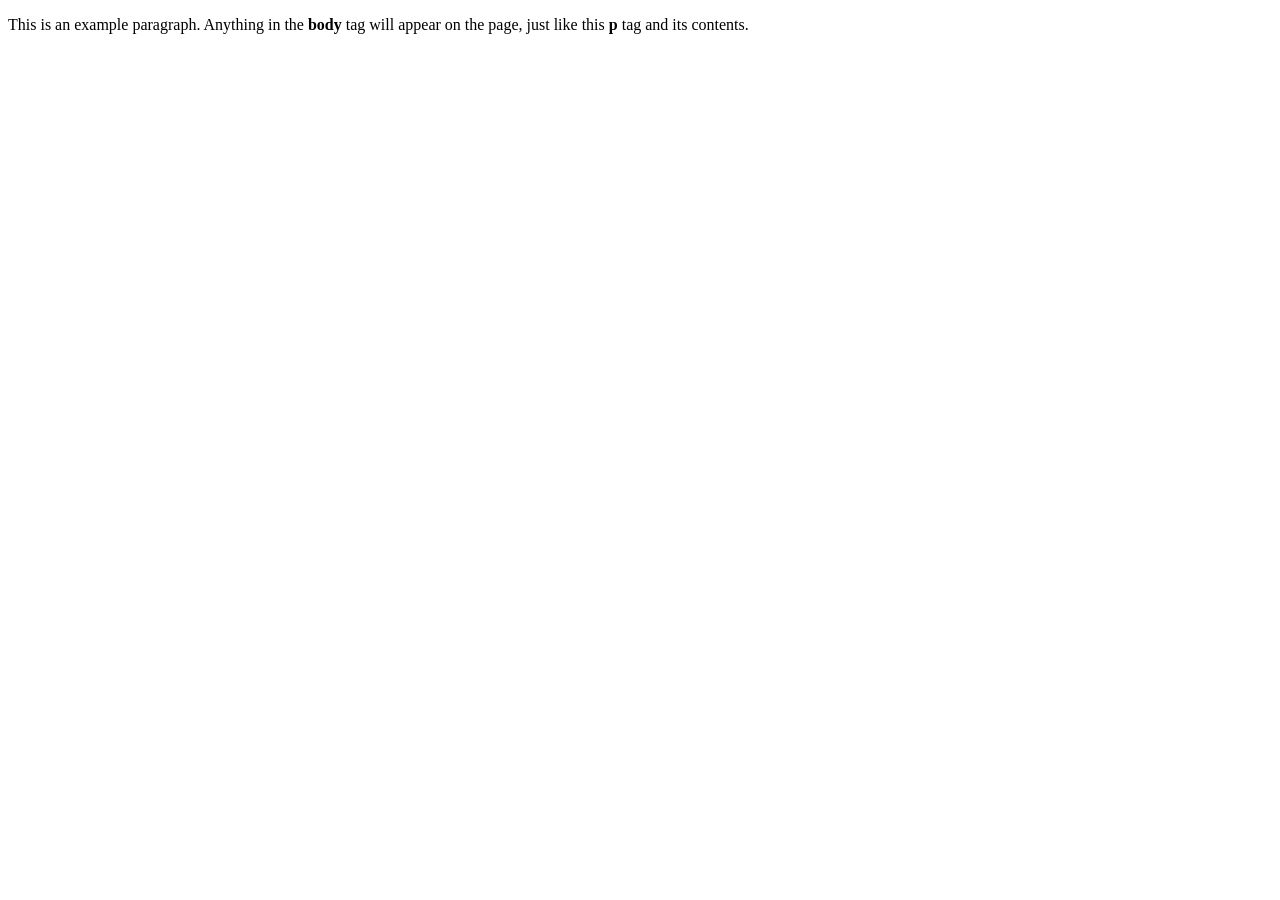
==== index.html @ b40aa131 "Create index.html" ====
<!doctype html>
<html>
  <head>
    <title>This is the title of the webpage!</title>
  </head>
  <body>
    <p>This is an example paragraph. Anything in the <strong>body</strong> tag will appear on the page, just like this <strong>p</strong> tag and its contents.</p>
  </body>
</html>
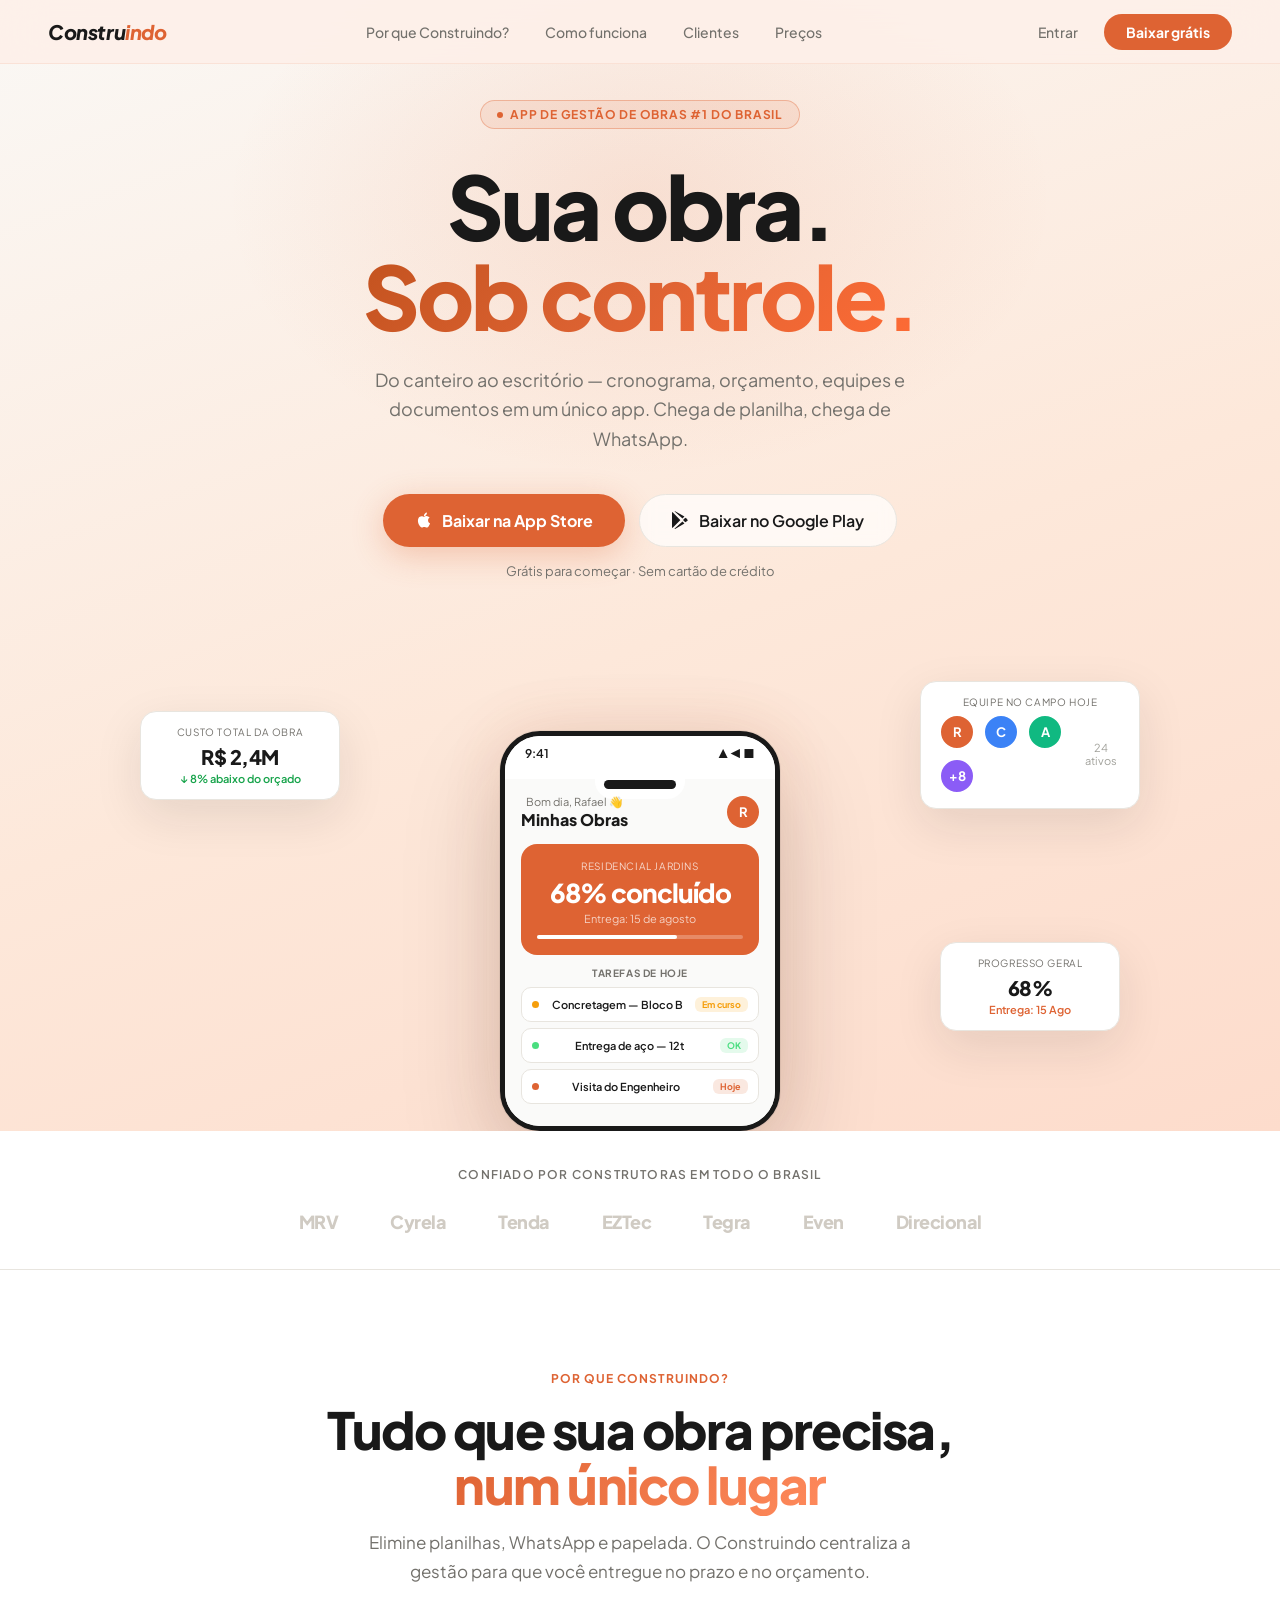
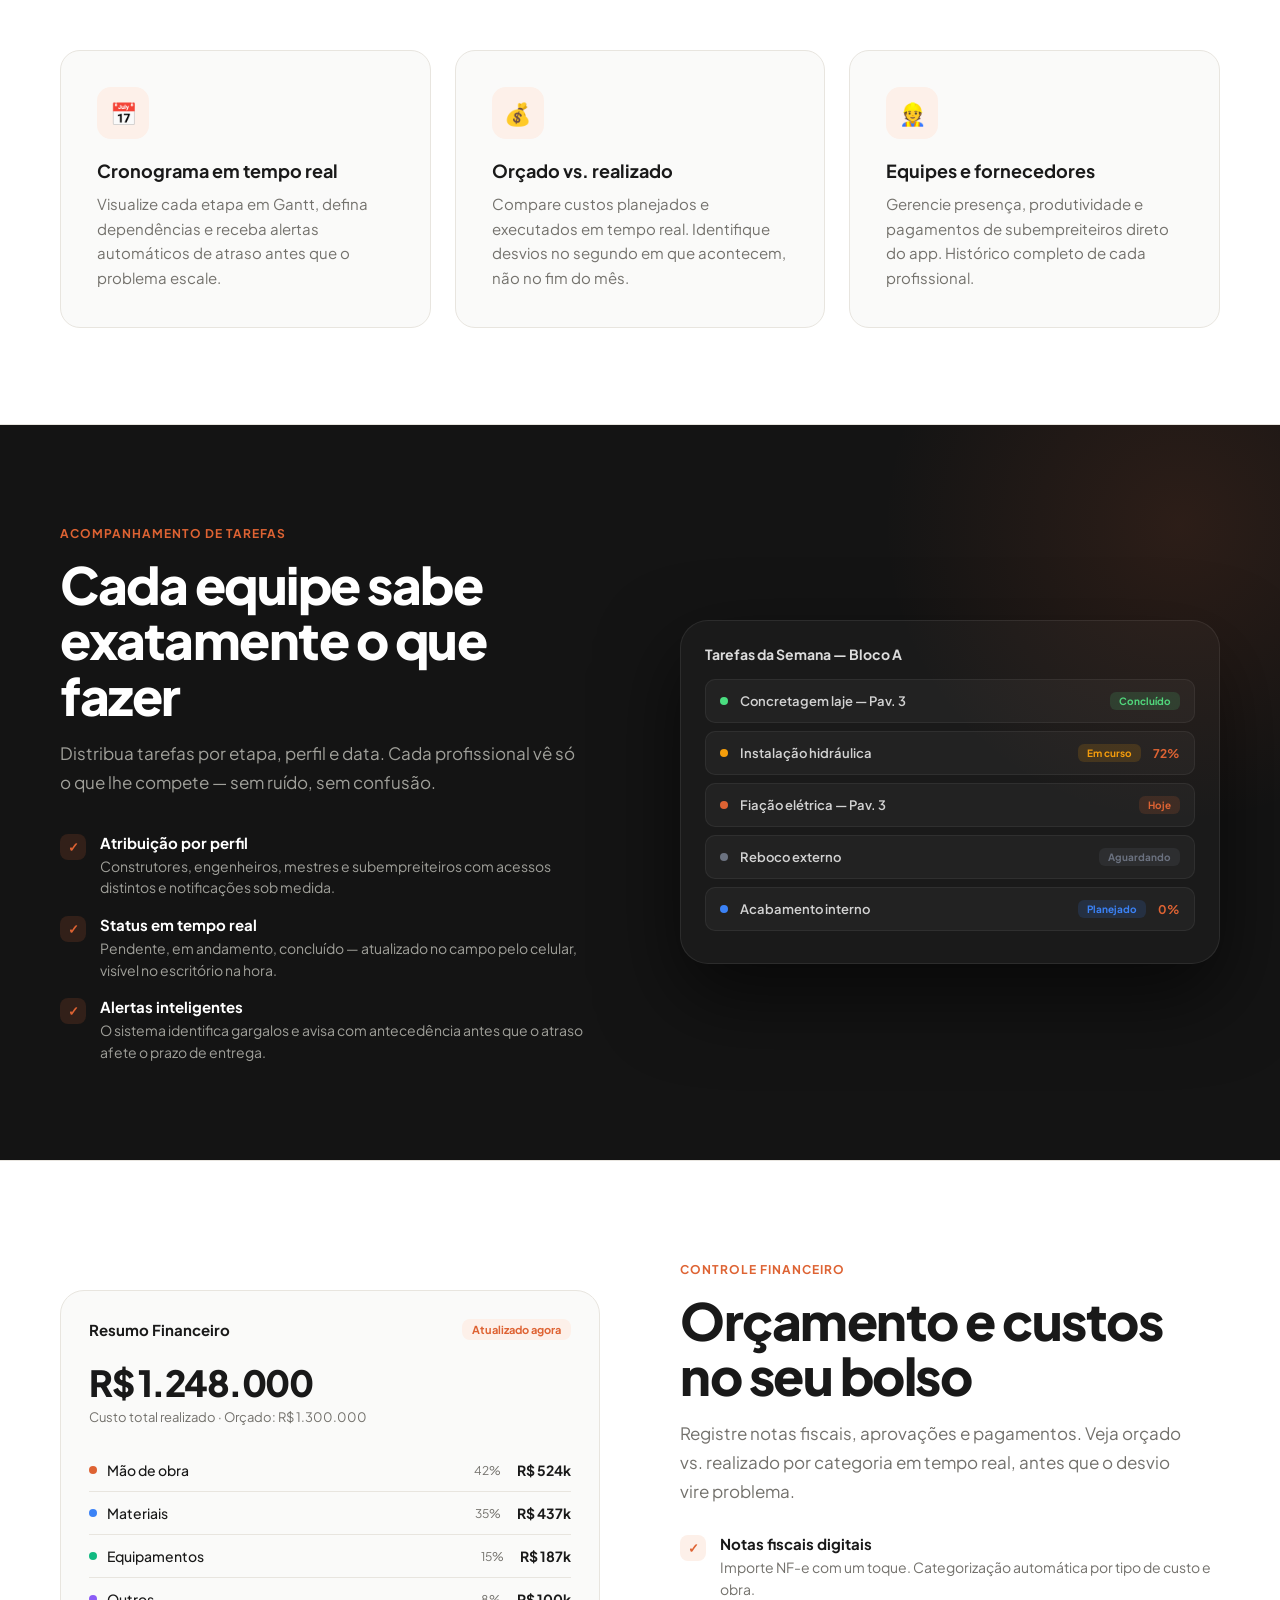
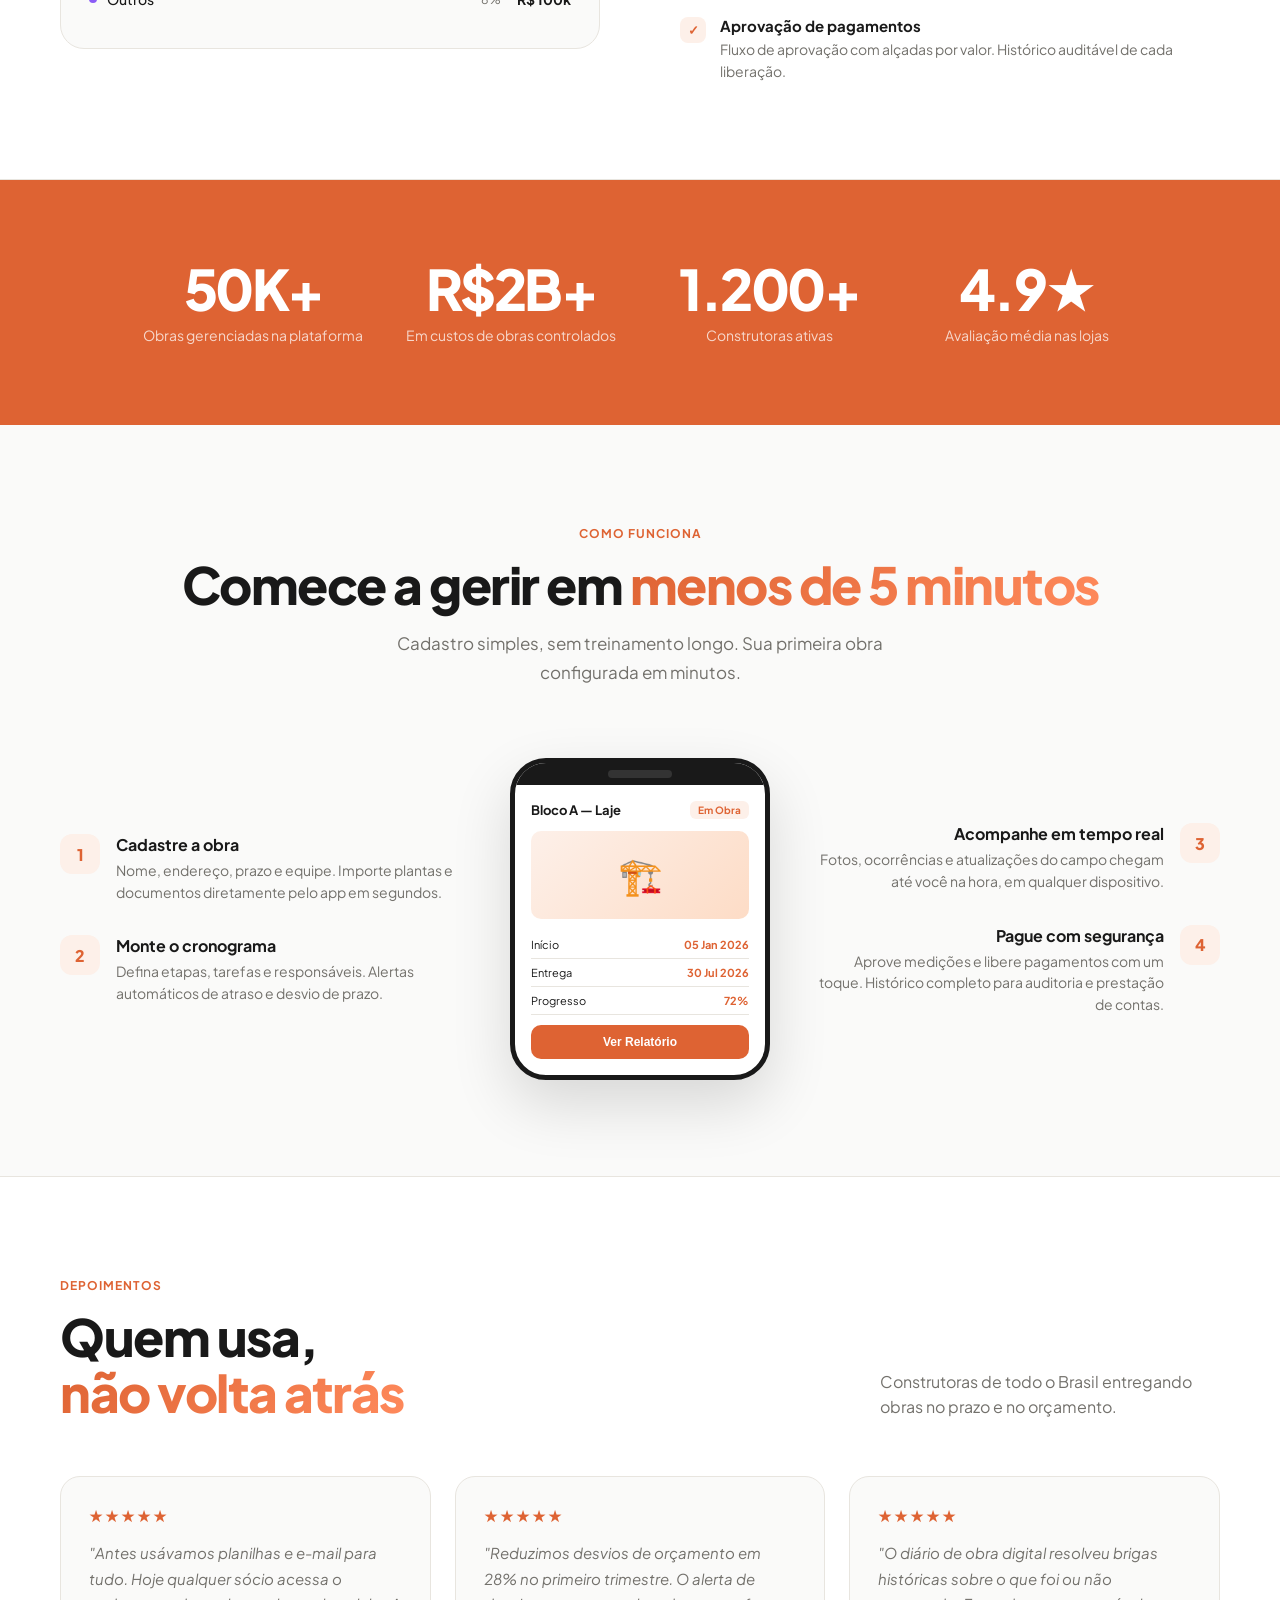
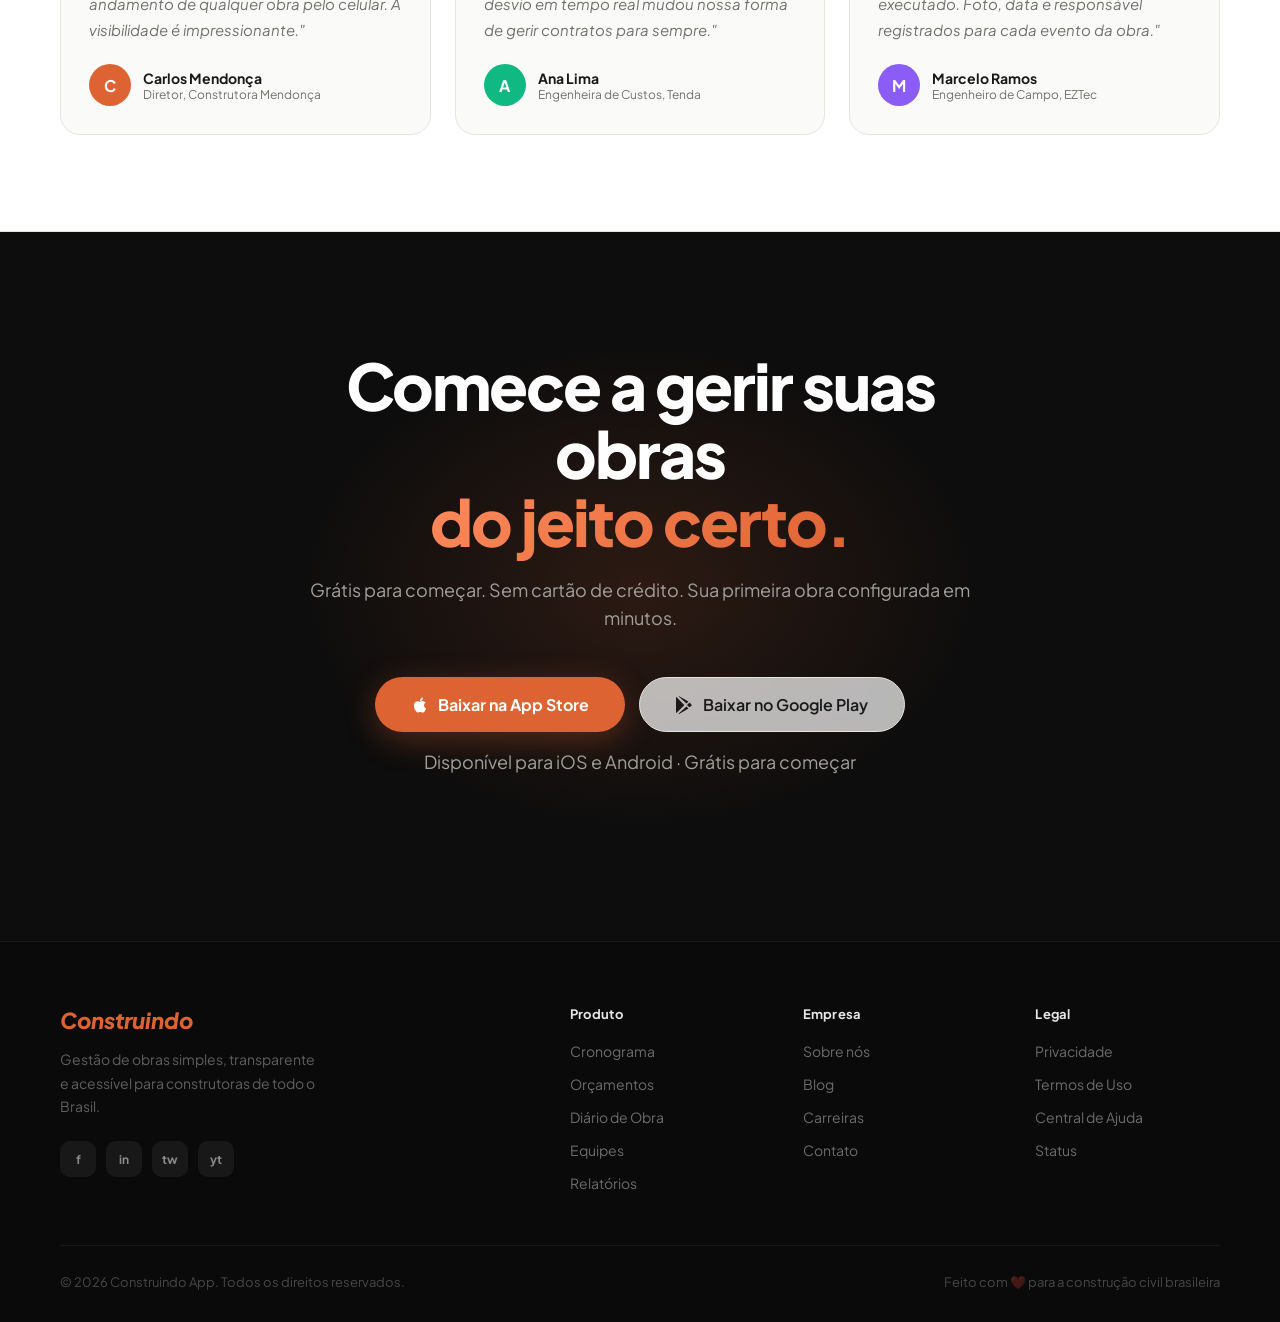
==== commit 85365c65: "Redesign landing page with ClickUp structure and light orange hero - Full ClickUp-inspired layout: a" ====
--- a/index.html
+++ b/index.html
@@ -1,9 +1,959 @@
-<!doctype html>
-<html>
-  <head>
-    <title>This is the title of the webpage!</title>
-  </head>
-  <body>
-    <p>This is an example paragraph. Anything in the <strong>body</strong> tag will appear on the page, just like this <strong>p</strong> tag and its contents.</p>
-  </body>
+<!DOCTYPE html>
+<html lang="pt-BR">
+<head>
+  <meta charset="UTF-8"/>
+  <meta name="viewport" content="width=device-width, initial-scale=1.0"/>
+  <title>Construindo — Gestão de Obras na Palma da Mão</title>
+  <link rel="preconnect" href="https://fonts.googleapis.com"/>
+  <link rel="preconnect" href="https://fonts.gstatic.com" crossorigin/>
+  <link href="https://fonts.googleapis.com/css2?family=Plus+Jakarta+Sans:ital,wght@0,300;0,400;0,500;0,600;0,700;0,800;1,800&display=swap" rel="stylesheet"/>
+  <style>
+    *,*::before,*::after{box-sizing:border-box;margin:0;padding:0}
+    :root{
+      --orange:     #DE6333;
+      --orange-dk:  #C2521E;
+      --orange-lt:  #FDF0E9;
+      --text:       #191919;
+      --muted:      #73716C;
+      --bg:         #FAFAF9;
+      --white:      #FFFFFF;
+      --dark:       #0D0D0D;
+      --dark2:      #141414;
+      --dark-muted: #A0A09A;
+      --border:     #E8E5DF;
+    }
+    html{scroll-behavior:smooth}
+    body{font-family:'Plus Jakarta Sans',sans-serif;background:var(--bg);color:var(--text);-webkit-font-smoothing:antialiased}
+    a{text-decoration:none;color:inherit}
+    img{display:block;max-width:100%}
+
+    /* ─────────────────── NAV ─────────────────── */
+    nav{
+      position:fixed;top:0;left:0;right:0;z-index:200;
+      height:64px;padding:0 48px;
+      display:flex;align-items:center;justify-content:space-between;
+      background:rgba(253,240,233,0.88);
+      backdrop-filter:blur(20px);
+      border-bottom:1px solid rgba(222,99,51,.1);
+      transition:background .3s;
+    }
+    .nav-logo{
+      font-size:20px;font-weight:800;font-style:italic;
+      color:var(--text);letter-spacing:-.4px;
+    }
+    .nav-logo span{color:var(--orange)}
+    .nav-links{display:flex;gap:8px;list-style:none}
+    .nav-links a{
+      font-size:14px;font-weight:500;color:var(--muted);
+      padding:7px 14px;border-radius:8px;
+      transition:color .2s,background .2s;
+    }
+    .nav-links a:hover{color:var(--text);background:rgba(222,99,51,.08)}
+    .nav-right{display:flex;gap:10px;align-items:center}
+    .nav-login{font-size:14px;font-weight:500;color:var(--muted);padding:7px 16px;border-radius:8px;transition:color .2s}
+    .nav-login:hover{color:var(--text)}
+    .nav-cta{
+      background:var(--orange);color:#fff;
+      font-size:14px;font-weight:700;
+      padding:9px 22px;border-radius:100px;
+      transition:background .2s,transform .15s,box-shadow .2s;
+    }
+    .nav-cta:hover{background:var(--orange-dk);transform:translateY(-1px);box-shadow:0 6px 20px rgba(222,99,51,.35)}
+
+    /* ─────────────────── HERO ─────────────────── */
+    .hero{
+      min-height:100vh;
+      background:linear-gradient(160deg,#FAF8F5 0%,#FDE8DA 55%,#FDDCCC 100%);
+      display:flex;flex-direction:column;
+      align-items:center;justify-content:center;
+      text-align:center;
+      padding:100px 24px 0;
+      position:relative;
+      overflow:hidden;
+    }
+    /* subtle noise grain */
+    .hero::before{
+      content:'';position:absolute;inset:0;z-index:0;
+      background-image:url("data:image/svg+xml,%3Csvg viewBox='0 0 256 256' xmlns='http://www.w3.org/2000/svg'%3E%3Cfilter id='n'%3E%3CfeTurbulence type='fractalNoise' baseFrequency='0.9' numOctaves='4' stitchTiles='stitch'/%3E%3C/filter%3E%3Crect width='100%25' height='100%25' filter='url(%23n)' opacity='0.04'/%3E%3C/svg%3E");
+      opacity:.15;pointer-events:none;
+    }
+    /* soft radial highlight */
+    .hero::after{
+      content:'';position:absolute;
+      top:-100px;left:50%;transform:translateX(-50%);
+      width:900px;height:600px;
+      background:radial-gradient(ellipse at center,rgba(222,99,51,.12) 0%,transparent 65%);
+      pointer-events:none;z-index:0;
+    }
+    .hero-inner{position:relative;z-index:1;max-width:900px;width:100%}
+
+    .hero-badge{
+      display:inline-flex;align-items:center;gap:7px;
+      border:1px solid rgba(222,99,51,.35);
+      background:rgba(222,99,51,.1);
+      color:var(--orange);
+      font-size:12px;font-weight:700;letter-spacing:.8px;text-transform:uppercase;
+      padding:6px 16px;border-radius:100px;
+      margin-bottom:32px;
+    }
+    .hero-badge i{width:6px;height:6px;border-radius:50%;background:var(--orange);animation:blink 2s infinite}
+    @keyframes blink{0%,100%{opacity:1}50%{opacity:.3}}
+
+    .hero-h1{
+      font-size:clamp(48px,7vw,88px);
+      font-weight:800;line-height:1.02;
+      letter-spacing:-3px;
+      color:var(--text);
+      margin-bottom:24px;
+    }
+    .hero-h1 .grad{
+      background:linear-gradient(135deg,#C2521E 0%,#DE6333 50%,#FF6B35 100%);
+      -webkit-background-clip:text;-webkit-text-fill-color:transparent;
+      background-clip:text;
+    }
+
+    .hero-sub{
+      font-size:18px;color:var(--muted);
+      line-height:1.65;max-width:560px;margin:0 auto 40px;
+    }
+
+    .hero-actions{display:flex;gap:14px;justify-content:center;flex-wrap:wrap;margin-bottom:16px}
+    .btn-primary{
+      display:inline-flex;align-items:center;gap:9px;
+      background:var(--orange);color:#fff;
+      font-size:16px;font-weight:700;
+      padding:15px 32px;border-radius:100px;
+      transition:background .2s,transform .15s,box-shadow .2s;
+      box-shadow:0 8px 32px rgba(222,99,51,.3);
+    }
+    .btn-primary:hover{background:var(--orange-dk);transform:translateY(-2px);box-shadow:0 14px 40px rgba(222,99,51,.4)}
+    .btn-secondary{
+      display:inline-flex;align-items:center;gap:9px;
+      background:rgba(255,255,255,.7);color:var(--text);
+      font-size:16px;font-weight:600;
+      padding:15px 32px;border-radius:100px;
+      border:1px solid var(--border);
+      transition:background .2s,border-color .2s,transform .15s;
+      backdrop-filter:blur(8px);
+    }
+    .btn-secondary:hover{background:#fff;border-color:rgba(222,99,51,.25);transform:translateY(-2px)}
+    .btn-primary svg,.btn-secondary svg{width:18px;height:18px;flex-shrink:0}
+
+    .hero-free{font-size:13px;color:var(--muted);margin-bottom:72px}
+
+    /* hero phone stage */
+    .hero-stage{
+      position:relative;width:100%;max-width:1000px;
+      margin:0 auto;height:480px;
+    }
+    .hero-phone-center{
+      position:absolute;left:50%;transform:translateX(-50%);
+      bottom:0;z-index:3;
+      width:280px;
+    }
+    .h-phone{
+      background:#fff;border-radius:40px;
+      border:5px solid var(--text);
+      overflow:hidden;
+      box-shadow:0 40px 100px rgba(25,25,25,.18),0 0 0 1px rgba(25,25,25,.06),0 0 60px rgba(222,99,51,.12);
+    }
+    .h-phone-status{
+      background:#fff;padding:10px 20px;
+      display:flex;justify-content:space-between;align-items:center;
+    }
+    .h-phone-status span{color:var(--text);font-size:12px;font-weight:600}
+    .h-phone-pill{background:#fff;height:8px;display:flex;justify-content:center;padding-bottom:4px}
+    .h-phone-pill span{width:90px;height:28px;background:#fff;border-radius:0 0 18px 18px;display:flex;align-items:center;justify-content:center}
+    .h-phone-pill span i{width:72px;height:9px;background:var(--text);border-radius:100px;display:block}
+    .h-phone-body{padding:16px;background:var(--bg)}
+    .hp-top{display:flex;justify-content:space-between;align-items:center;margin-bottom:14px}
+    .hp-greeting{font-size:11px;color:var(--muted)}
+    .hp-title{font-size:16px;font-weight:800;color:var(--text)}
+    .hp-av{width:32px;height:32px;border-radius:50%;background:var(--orange);color:#fff;font-size:13px;font-weight:700;display:flex;align-items:center;justify-content:center}
+    .hp-card{
+      background:var(--orange);border-radius:16px;padding:16px;margin-bottom:12px;
+    }
+    .hp-card-label{font-size:10px;color:rgba(255,255,255,.75);text-transform:uppercase;letter-spacing:.6px;margin-bottom:4px}
+    .hp-card-val{font-size:26px;font-weight:800;color:#fff;letter-spacing:-1px}
+    .hp-card-sub{font-size:11px;color:rgba(255,255,255,.7);margin-top:3px}
+    .hp-bar{background:rgba(255,255,255,.25);border-radius:4px;height:4px;margin-top:10px}
+    .hp-bar-fill{height:100%;width:68%;background:#fff;border-radius:4px}
+    .hp-tasks-label{font-size:10px;font-weight:700;color:var(--muted);text-transform:uppercase;letter-spacing:.6px;margin-bottom:8px}
+    .hp-task{
+      display:flex;align-items:center;gap:10px;
+      padding:9px 10px;background:#fff;
+      border-radius:10px;margin-bottom:6px;border:1px solid var(--border);
+    }
+    .hp-task-dot{width:7px;height:7px;border-radius:50%;flex-shrink:0}
+    .hp-task-name{font-size:11px;font-weight:600;color:var(--text);flex:1}
+    .hp-task-tag{font-size:9px;font-weight:700;padding:2px 7px;border-radius:6px}
+
+    /* floating cards hero */
+    .hf{
+      position:absolute;z-index:5;
+      background:#fff;border-radius:16px;
+      border:1px solid var(--border);
+      box-shadow:0 16px 48px rgba(25,25,25,.1);
+      padding:14px 18px;
+    }
+    .hf-left{left:0;top:60px;width:200px}
+    .hf-right-top{right:0;top:30px;width:220px}
+    .hf-right-bot{right:20px;bottom:100px;width:180px}
+    .hf-label{font-size:10px;color:var(--muted);text-transform:uppercase;letter-spacing:.6px;margin-bottom:6px}
+    .hf-val{font-size:20px;font-weight:800;color:var(--text);letter-spacing:-0.5px}
+    .hf-sub{font-size:11px;color:#16a34a;font-weight:600;margin-top:3px}
+    .hf-sub.warn{color:var(--orange)}
+    .hf-avatars{display:flex;gap:8px;flex-wrap:wrap}
+    .hf-av{width:36px;height:36px;border-radius:50%;background:var(--orange);color:#fff;font-size:13px;font-weight:700;display:flex;align-items:center;justify-content:center;border:2px solid #fff}
+    .hf-av:nth-child(2){background:#3B82F6}
+    .hf-av:nth-child(3){background:#10B981}
+    .hf-av:nth-child(4){background:#8B5CF6}
+
+    /* ─────────────────── LOGOS ─────────────────── */
+    .logos{
+      background:var(--white);
+      border-bottom:1px solid var(--border);
+      padding:36px 48px;
+      text-align:center;
+    }
+    .logos-label{font-size:12px;font-weight:600;color:var(--muted);text-transform:uppercase;letter-spacing:1.2px;margin-bottom:28px}
+    .logos-row{display:flex;gap:52px;justify-content:center;align-items:center;flex-wrap:wrap}
+    .logos-row span{font-size:18px;font-weight:800;color:#D0CBC3;letter-spacing:-.5px}
+
+    /* ─────────────────── SHARED SECTION ─────────────────── */
+    .sec{padding:96px 48px}
+    .sec-inner{max-width:1160px;margin:0 auto}
+    .eyebrow{
+      display:inline-block;
+      font-size:12px;font-weight:700;letter-spacing:1px;text-transform:uppercase;
+      color:var(--orange);margin-bottom:16px;
+    }
+    .sec-h2{
+      font-size:clamp(32px,4vw,52px);font-weight:800;
+      letter-spacing:-1.5px;line-height:1.08;color:var(--text);
+    }
+    .sec-h2 .grad{
+      background:linear-gradient(135deg,#DE6333,#FF8A5C);
+      -webkit-background-clip:text;-webkit-text-fill-color:transparent;background-clip:text;
+    }
+    .sec-sub{font-size:17px;color:var(--muted);line-height:1.7;margin-top:16px;max-width:520px}
+
+    /* ─────────────────── WHY SECTION ─────────────────── */
+    .why{background:var(--white);border-bottom:1px solid var(--border)}
+    .why-header{text-align:center;margin-bottom:64px}
+    .why-header .sec-sub{max-width:580px;margin:16px auto 0;text-align:center}
+    .why-grid{display:grid;grid-template-columns:repeat(3,1fr);gap:24px}
+    .why-card{
+      background:var(--bg);border:1px solid var(--border);
+      border-radius:20px;padding:36px;
+      transition:box-shadow .25s,transform .25s,border-color .25s;
+      position:relative;overflow:hidden;
+    }
+    .why-card::after{
+      content:'';position:absolute;top:0;left:0;right:0;height:3px;
+      background:linear-gradient(90deg,var(--orange),#FF8A5C);
+      opacity:0;transition:opacity .25s;
+    }
+    .why-card:hover{box-shadow:0 20px 56px rgba(0,0,0,.08);transform:translateY(-4px);border-color:rgba(222,99,51,.2)}
+    .why-card:hover::after{opacity:1}
+    .why-icon{
+      width:52px;height:52px;border-radius:14px;
+      background:var(--orange-lt);color:var(--orange);
+      display:flex;align-items:center;justify-content:center;font-size:22px;
+      margin-bottom:20px;
+    }
+    .why-card h3{font-size:18px;font-weight:700;margin-bottom:10px;color:var(--text)}
+    .why-card p{font-size:15px;color:var(--muted);line-height:1.65}
+
+    /* ─────────────────── FEATURE DARK ─────────────────── */
+    .feat-dark{
+      background:var(--dark2);
+      position:relative;overflow:hidden;
+    }
+    .feat-dark::before{
+      content:'';position:absolute;top:-200px;right:-200px;
+      width:600px;height:600px;
+      background:radial-gradient(circle,rgba(222,99,51,.12) 0%,transparent 70%);
+      pointer-events:none;
+    }
+    .feat-dark-inner{
+      max-width:1160px;margin:0 auto;
+      display:grid;grid-template-columns:1fr 1fr;gap:80px;align-items:center;
+    }
+    .feat-dark .eyebrow{color:var(--orange)}
+    .feat-dark .sec-h2{color:#fff}
+    .feat-dark .sec-sub{color:var(--dark-muted)}
+    .feat-list{margin-top:36px;display:flex;flex-direction:column;gap:16px}
+    .feat-item{display:flex;gap:14px;align-items:flex-start}
+    .feat-check{
+      width:26px;height:26px;border-radius:8px;
+      background:rgba(222,99,51,.15);color:var(--orange);
+      font-size:13px;font-weight:800;flex-shrink:0;
+      display:flex;align-items:center;justify-content:center;margin-top:1px;
+    }
+    .feat-item-title{font-size:15px;font-weight:700;color:#fff;margin-bottom:4px}
+    .feat-item-desc{font-size:14px;color:var(--dark-muted);line-height:1.55}
+
+    /* dark phone mockup */
+    .dark-phone{
+      background:#1A1A1A;border-radius:28px;
+      border:1px solid rgba(255,255,255,.08);
+      overflow:hidden;
+      box-shadow:0 32px 80px rgba(0,0,0,.6);
+      padding:24px;
+    }
+    .dp-title{font-size:14px;font-weight:700;color:rgba(255,255,255,.85);margin-bottom:16px}
+    .dp-task{
+      display:flex;align-items:center;gap:12px;
+      padding:12px 14px;
+      background:rgba(255,255,255,.04);
+      border-radius:10px;margin-bottom:8px;
+      border:1px solid rgba(255,255,255,.06);
+    }
+    .dp-dot{width:8px;height:8px;border-radius:50%;flex-shrink:0}
+    .dp-name{font-size:13px;font-weight:600;color:rgba(255,255,255,.8);flex:1}
+    .dp-badge{font-size:10px;font-weight:700;padding:3px 9px;border-radius:6px}
+    .dp-pct{font-size:12px;font-weight:700;color:var(--orange)}
+
+    /* ─────────────────── FEATURE LIGHT ─────────────────── */
+    .feat-light{background:var(--white);border-top:1px solid var(--border);border-bottom:1px solid var(--border)}
+    .feat-light-inner{
+      max-width:1160px;margin:0 auto;
+      display:grid;grid-template-columns:1fr 1fr;gap:80px;align-items:center;
+    }
+    .feat-light .sec-sub{color:var(--muted)}
+
+    /* budget card mockup */
+    .budget-card-wrap{
+      background:var(--bg);border:1px solid var(--border);
+      border-radius:24px;padding:28px;
+    }
+    .bc-header{display:flex;justify-content:space-between;align-items:center;margin-bottom:20px}
+    .bc-title{font-size:15px;font-weight:700;color:var(--text)}
+    .bc-badge{background:var(--orange-lt);color:var(--orange);font-size:11px;font-weight:700;padding:4px 10px;border-radius:8px}
+    .bc-total{font-size:36px;font-weight:800;color:var(--text);letter-spacing:-1.5px;margin-bottom:4px}
+    .bc-sub{font-size:13px;color:var(--muted);margin-bottom:24px}
+    .bc-row{
+      display:flex;justify-content:space-between;align-items:center;
+      padding:12px 0;border-bottom:1px solid var(--border);
+    }
+    .bc-row:last-child{border-bottom:none}
+    .bc-row-label{display:flex;align-items:center;gap:10px;font-size:14px;font-weight:500}
+    .bc-dot{width:8px;height:8px;border-radius:50%}
+    .bc-row-val{font-size:14px;font-weight:700;color:var(--text)}
+    .bc-row-pct{font-size:12px;color:var(--muted)}
+
+    /* ─────────────────── STATS ─────────────────── */
+    .stats-sec{
+      background:var(--orange);
+      padding:80px 48px;
+    }
+    .stats-inner{max-width:1000px;margin:0 auto;display:grid;grid-template-columns:repeat(4,1fr);gap:32px;text-align:center}
+    .stat-num{font-size:56px;font-weight:800;color:#fff;letter-spacing:-2.5px;line-height:1}
+    .stat-label{font-size:14px;color:rgba(255,255,255,.75);margin-top:10px;line-height:1.4}
+
+    /* ─────────────────── HOW IT WORKS ─────────────────── */
+    .how{background:var(--bg);border-bottom:1px solid var(--border)}
+    .how-header{text-align:center;margin-bottom:72px}
+    .how-header .sec-sub{max-width:520px;margin:16px auto 0;text-align:center}
+    .how-grid{
+      display:grid;grid-template-columns:1fr 260px 1fr;gap:48px;align-items:center;
+    }
+    .how-steps{display:flex;flex-direction:column;gap:32px}
+    .how-step{display:flex;gap:16px;align-items:flex-start}
+    .how-step.r{flex-direction:row-reverse;text-align:right}
+    .how-num{
+      width:40px;height:40px;border-radius:12px;flex-shrink:0;
+      background:var(--orange-lt);color:var(--orange);
+      font-size:16px;font-weight:800;
+      display:flex;align-items:center;justify-content:center;
+    }
+    .how-step h4{font-size:16px;font-weight:700;margin-bottom:5px;color:var(--text)}
+    .how-step p{font-size:14px;color:var(--muted);line-height:1.55}
+    /* center phone */
+    .how-phone{
+      width:260px;
+      background:#fff;border-radius:36px;border:5px solid var(--text);
+      overflow:hidden;
+      box-shadow:0 24px 60px rgba(0,0,0,.14);
+    }
+    .hw-notch{background:var(--text);height:22px;display:flex;align-items:center;justify-content:center}
+    .hw-notch span{width:64px;height:8px;background:#333;border-radius:100px;display:block}
+    .hw-body{padding:16px}
+    .hw-top{display:flex;justify-content:space-between;align-items:center;margin-bottom:12px}
+    .hw-title-text{font-size:13px;font-weight:700;color:var(--text)}
+    .hw-tag{background:var(--orange-lt);color:var(--orange);font-size:10px;font-weight:700;padding:3px 8px;border-radius:6px}
+    .hw-img{width:100%;height:88px;border-radius:10px;background:linear-gradient(135deg,#FDF0E9,#FDDCC6);display:flex;align-items:center;justify-content:center;font-size:36px;margin-bottom:12px}
+    .hw-row{display:flex;justify-content:space-between;padding:7px 0;border-bottom:1px solid var(--border);font-size:11px}
+    .hw-row:last-child{border-bottom:none}
+    .hw-row span:last-child{font-weight:700;color:var(--orange)}
+    .hw-btn{width:100%;margin-top:10px;padding:10px;border-radius:10px;border:none;background:var(--orange);color:#fff;font-size:12px;font-weight:700;cursor:pointer}
+
+    /* ─────────────────── TESTIMONIALS ─────────────────── */
+    .testi-sec{background:var(--white);border-bottom:1px solid var(--border);padding:96px 48px}
+    .testi-header{
+      display:flex;justify-content:space-between;align-items:flex-end;
+      max-width:1160px;margin:0 auto 56px;flex-wrap:wrap;gap:24px;
+    }
+    .testi-grid{display:grid;grid-template-columns:repeat(3,1fr);gap:24px;max-width:1160px;margin:0 auto}
+    .testi-card{
+      background:var(--bg);border:1px solid var(--border);
+      border-radius:20px;padding:28px;
+      transition:box-shadow .25s,transform .25s;
+    }
+    .testi-card:hover{box-shadow:0 16px 48px rgba(0,0,0,.07);transform:translateY(-3px)}
+    .testi-stars{color:var(--orange);font-size:16px;margin-bottom:14px;letter-spacing:2px}
+    .testi-quote{font-size:15px;color:var(--muted);line-height:1.7;font-style:italic;margin-bottom:22px}
+    .testi-author{display:flex;align-items:center;gap:12px}
+    .testi-av{
+      width:42px;height:42px;border-radius:50%;
+      color:#fff;font-size:16px;font-weight:700;
+      display:flex;align-items:center;justify-content:center;flex-shrink:0;
+    }
+    .testi-name{font-size:14px;font-weight:700;color:var(--text)}
+    .testi-role{font-size:12px;color:var(--muted)}
+
+    /* ─────────────────── FINAL CTA ─────────────────── */
+    .final-cta{
+      background:var(--dark);padding:120px 48px;
+      text-align:center;position:relative;overflow:hidden;
+    }
+    .final-cta::before{
+      content:'';position:absolute;
+      top:50%;left:50%;transform:translate(-50%,-50%);
+      width:700px;height:500px;
+      background:radial-gradient(ellipse,rgba(222,99,51,.15) 0%,transparent 70%);
+      pointer-events:none;
+    }
+    .final-cta-inner{position:relative;z-index:1;max-width:720px;margin:0 auto}
+    .final-cta h2{
+      font-size:clamp(36px,5vw,68px);font-weight:800;color:#fff;
+      letter-spacing:-2px;line-height:1.06;margin-bottom:20px;
+    }
+    .final-cta h2 .grad{
+      background:linear-gradient(135deg,#FF8A5C,#DE6333);
+      -webkit-background-clip:text;-webkit-text-fill-color:transparent;background-clip:text;
+    }
+    .final-cta p{font-size:18px;color:var(--dark-muted);margin-bottom:44px;line-height:1.6}
+    .final-btns{display:flex;gap:14px;justify-content:center;flex-wrap:wrap}
+    .final-note{font-size:13px;color:rgba(255,255,255,.3);margin-top:16px}
+
+    /* ─────────────────── FOOTER ─────────────────── */
+    footer{background:#0A0A0A;padding:64px 48px 32px;border-top:1px solid rgba(255,255,255,.06)}
+    .footer-top{
+      display:grid;grid-template-columns:2.5fr 1fr 1fr 1fr;
+      gap:48px;margin-bottom:52px;max-width:1160px;margin-left:auto;margin-right:auto;
+    }
+    .footer-logo{font-size:22px;font-weight:800;font-style:italic;color:var(--orange);margin-bottom:14px}
+    .footer-brand p{font-size:14px;color:rgba(255,255,255,.35);line-height:1.7;max-width:260px}
+    .footer-socials{display:flex;gap:10px;margin-top:22px}
+    .soc{
+      width:36px;height:36px;border-radius:10px;
+      background:rgba(255,255,255,.06);
+      display:flex;align-items:center;justify-content:center;
+      color:rgba(255,255,255,.5);font-size:12px;font-weight:700;
+      transition:background .2s,color .2s;
+    }
+    .soc:hover{background:var(--orange);color:#fff}
+    .footer-col h4{font-size:13px;font-weight:700;color:rgba(255,255,255,.9);margin-bottom:18px;letter-spacing:.3px}
+    .footer-col ul{list-style:none;display:flex;flex-direction:column;gap:12px}
+    .footer-col ul li a{font-size:14px;color:rgba(255,255,255,.4);transition:color .2s}
+    .footer-col ul li a:hover{color:#fff}
+    .footer-bottom{
+      max-width:1160px;margin:0 auto;
+      padding-top:28px;border-top:1px solid rgba(255,255,255,.06);
+      display:flex;justify-content:space-between;flex-wrap:wrap;gap:12px;
+    }
+    .footer-bottom p{font-size:13px;color:rgba(255,255,255,.25)}
+
+    /* ─────────────────── RESPONSIVE ─────────────────── */
+    @media(max-width:1024px){
+      nav{padding:0 24px}
+      .nav-links{display:none}
+      .sec{padding:72px 24px}
+      .why-grid{grid-template-columns:1fr}
+      .feat-dark-inner,.feat-light-inner{grid-template-columns:1fr}
+      .stats-inner{grid-template-columns:repeat(2,1fr)}
+      .how-grid{grid-template-columns:1fr}
+      .how-phone{display:none}
+      .how-step.r{flex-direction:row;text-align:left}
+      .testi-sec{padding:72px 24px}
+      .testi-grid{grid-template-columns:1fr}
+      .final-cta{padding:80px 24px}
+      footer{padding:48px 24px 24px}
+      .footer-top{grid-template-columns:1fr 1fr;gap:32px}
+      .hero-stage{display:none}
+      .hero{padding-bottom:60px}
+    }
+  </style>
+</head>
+<body>
+
+<!-- ══════════ NAV ══════════ -->
+<nav>
+  <a href="#" class="nav-logo">Constru<span>indo</span></a>
+  <ul class="nav-links">
+    <li><a href="#por-que">Por que Construindo?</a></li>
+    <li><a href="#como-funciona">Como funciona</a></li>
+    <li><a href="#depoimentos">Clientes</a></li>
+    <li><a href="#precos">Preços</a></li>
+  </ul>
+  <div class="nav-right">
+    <a href="#" class="nav-login">Entrar</a>
+    <a href="#" class="nav-cta">Baixar grátis</a>
+  </div>
+</nav>
+
+<!-- ══════════ HERO ══════════ -->
+<section class="hero">
+  <div class="hero-inner">
+    <div class="hero-badge"><i></i> App de gestão de obras #1 do Brasil</div>
+    <h1 class="hero-h1">
+      Sua obra.<br/><span class="grad">Sob controle.</span>
+    </h1>
+    <p class="hero-sub">
+      Do canteiro ao escritório — cronograma, orçamento, equipes e documentos em um único app. Chega de planilha, chega de WhatsApp.
+    </p>
+    <div class="hero-actions">
+      <a href="#" class="btn-primary">
+        <svg viewBox="0 0 24 24" fill="currentColor"><path d="M18.71 19.5c-.83 1.24-1.71 2.45-3.05 2.47-1.34.03-1.77-.79-3.29-.79-1.53 0-2 .77-3.27.82-1.31.05-2.3-1.32-3.14-2.53C4.25 17 2.94 12.45 4.7 9.39c.87-1.52 2.43-2.48 4.12-2.51 1.28-.02 2.5.87 3.29.87.78 0 2.26-1.07 3.8-.91.65.03 2.47.26 3.64 1.98-.09.06-2.17 1.28-2.15 3.81.03 3.02 2.65 4.03 2.68 4.04-.03.07-.42 1.44-1.38 2.83M13 3.5c.73-.83 1.94-1.46 2.94-1.5.13 1.17-.34 2.35-1.04 3.19-.69.85-1.83 1.51-2.95 1.42-.15-1.15.41-2.35 1.05-3.11z"/></svg>
+        Baixar na App Store
+      </a>
+      <a href="#" class="btn-secondary">
+        <svg viewBox="0 0 24 24" fill="currentColor"><path d="M3.18 23.76c.28.15.6.2.94.1l12.5-7.13-2.67-2.67-10.77 9.7zM.5 1.3C.18 1.62 0 2.1 0 2.72v18.56c0 .62.18 1.1.5 1.42l.08.07 10.4-10.4v-.25L.57 1.24l-.07.06zM20.33 10.52l-2.67-1.52-2.96 2.96 2.96 2.96 2.68-1.53c.77-.44.77-1.44-.01-1.87zM4.12.24L16.62 7.4l-2.67 2.67L3.18.24c.35-.1.67-.04.94.1v-.1z" fill-rule="evenodd"/></svg>
+        Baixar no Google Play
+      </a>
+    </div>
+    <p class="hero-free">Grátis para começar · Sem cartão de crédito</p>
+  </div>
+
+  <!-- Phone + floating cards -->
+  <div class="hero-stage">
+
+    <!-- left card -->
+    <div class="hf hf-left">
+      <div class="hf-label">Custo total da obra</div>
+      <div class="hf-val">R$ 2,4M</div>
+      <div class="hf-sub">↓ 8% abaixo do orçado</div>
+    </div>
+
+    <!-- right top — team -->
+    <div class="hf hf-right-top">
+      <div class="hf-label">Equipe no campo hoje</div>
+      <div style="display:flex;justify-content:space-between;align-items:center;margin-top:6px">
+        <div class="hf-avatars">
+          <div class="hf-av">R</div>
+          <div class="hf-av">C</div>
+          <div class="hf-av">A</div>
+          <div class="hf-av">+8</div>
+        </div>
+        <div style="font-size:11px;color:var(--dark-muted)">24 ativos</div>
+      </div>
+    </div>
+
+    <!-- right bottom -->
+    <div class="hf hf-right-bot">
+      <div class="hf-label">Progresso geral</div>
+      <div class="hf-val">68%</div>
+      <div class="hf-sub warn">Entrega: 15 Ago</div>
+    </div>
+
+    <!-- center phone -->
+    <div class="hero-phone-center">
+      <div class="h-phone">
+        <div class="h-phone-status">
+          <span>9:41</span><span>▲ ◀ ■</span>
+        </div>
+        <div class="h-phone-pill"><span><i></i></span></div>
+        <div class="h-phone-body">
+          <div class="hp-top">
+            <div>
+              <div class="hp-greeting">Bom dia, Rafael 👋</div>
+              <div class="hp-title">Minhas Obras</div>
+            </div>
+            <div class="hp-av">R</div>
+          </div>
+          <div class="hp-card">
+            <div class="hp-card-label">Residencial Jardins</div>
+            <div class="hp-card-val">68% concluído</div>
+            <div class="hp-card-sub">Entrega: 15 de agosto</div>
+            <div class="hp-bar"><div class="hp-bar-fill"></div></div>
+          </div>
+          <div class="hp-tasks-label">Tarefas de hoje</div>
+          <div class="hp-task">
+            <div class="hp-task-dot" style="background:#f59e0b"></div>
+            <div class="hp-task-name">Concretagem — Bloco B</div>
+            <div class="hp-task-tag" style="background:rgba(245,158,11,.15);color:#f59e0b">Em curso</div>
+          </div>
+          <div class="hp-task">
+            <div class="hp-task-dot" style="background:#4ade80"></div>
+            <div class="hp-task-name">Entrega de aço — 12t</div>
+            <div class="hp-task-tag" style="background:rgba(74,222,128,.15);color:#4ade80">OK</div>
+          </div>
+          <div class="hp-task">
+            <div class="hp-task-dot" style="background:var(--orange)"></div>
+            <div class="hp-task-name">Visita do Engenheiro</div>
+            <div class="hp-task-tag" style="background:rgba(222,99,51,.15);color:var(--orange)">Hoje</div>
+          </div>
+        </div>
+      </div>
+    </div>
+
+  </div>
+</section>
+
+<!-- ══════════ LOGOS ══════════ -->
+<div class="logos">
+  <div class="logos-label">Confiado por construtoras em todo o Brasil</div>
+  <div class="logos-row">
+    <span>MRV</span>
+    <span>Cyrela</span>
+    <span>Tenda</span>
+    <span>EZTec</span>
+    <span>Tegra</span>
+    <span>Even</span>
+    <span>Direcional</span>
+  </div>
+</div>
+
+<!-- ══════════ WHY ══════════ -->
+<section class="sec why" id="por-que">
+  <div class="sec-inner">
+    <div class="why-header">
+      <div class="eyebrow">Por que Construindo?</div>
+      <h2 class="sec-h2">Tudo que sua obra precisa,<br/><span class="grad">num único lugar</span></h2>
+      <p class="sec-sub">Elimine planilhas, WhatsApp e papelada. O Construindo centraliza a gestão para que você entregue no prazo e no orçamento.</p>
+    </div>
+    <div class="why-grid">
+      <div class="why-card">
+        <div class="why-icon">📅</div>
+        <h3>Cronograma em tempo real</h3>
+        <p>Visualize cada etapa em Gantt, defina dependências e receba alertas automáticos de atraso antes que o problema escale.</p>
+      </div>
+      <div class="why-card">
+        <div class="why-icon">💰</div>
+        <h3>Orçado vs. realizado</h3>
+        <p>Compare custos planejados e executados em tempo real. Identifique desvios no segundo em que acontecem, não no fim do mês.</p>
+      </div>
+      <div class="why-card">
+        <div class="why-icon">👷</div>
+        <h3>Equipes e fornecedores</h3>
+        <p>Gerencie presença, produtividade e pagamentos de subempreiteiros direto do app. Histórico completo de cada profissional.</p>
+      </div>
+    </div>
+  </div>
+</section>
+
+<!-- ══════════ FEATURE DARK ══════════ -->
+<section class="sec feat-dark">
+  <div class="feat-dark-inner">
+    <div>
+      <div class="eyebrow">Acompanhamento de tarefas</div>
+      <h2 class="sec-h2">Cada equipe sabe<br/>exatamente o que fazer</h2>
+      <p class="sec-sub" style="color:var(--dark-muted)">Distribua tarefas por etapa, perfil e data. Cada profissional vê só o que lhe compete — sem ruído, sem confusão.</p>
+      <div class="feat-list">
+        <div class="feat-item">
+          <div class="feat-check">✓</div>
+          <div>
+            <div class="feat-item-title">Atribuição por perfil</div>
+            <div class="feat-item-desc">Construtores, engenheiros, mestres e subempreiteiros com acessos distintos e notificações sob medida.</div>
+          </div>
+        </div>
+        <div class="feat-item">
+          <div class="feat-check">✓</div>
+          <div>
+            <div class="feat-item-title">Status em tempo real</div>
+            <div class="feat-item-desc">Pendente, em andamento, concluído — atualizado no campo pelo celular, visível no escritório na hora.</div>
+          </div>
+        </div>
+        <div class="feat-item">
+          <div class="feat-check">✓</div>
+          <div>
+            <div class="feat-item-title">Alertas inteligentes</div>
+            <div class="feat-item-desc">O sistema identifica gargalos e avisa com antecedência antes que o atraso afete o prazo de entrega.</div>
+          </div>
+        </div>
+      </div>
+    </div>
+    <div class="dark-phone">
+      <div class="dp-title">Tarefas da Semana — Bloco A</div>
+      <div class="dp-task">
+        <div class="dp-dot" style="background:#4ade80"></div>
+        <div class="dp-name">Concretagem laje — Pav. 3</div>
+        <div class="dp-badge" style="background:rgba(74,222,128,.15);color:#4ade80">Concluído</div>
+      </div>
+      <div class="dp-task">
+        <div class="dp-dot" style="background:#f59e0b"></div>
+        <div class="dp-name">Instalação hidráulica</div>
+        <div class="dp-badge" style="background:rgba(245,158,11,.15);color:#f59e0b">Em curso</div>
+        <div class="dp-pct">72%</div>
+      </div>
+      <div class="dp-task">
+        <div class="dp-dot" style="background:var(--orange)"></div>
+        <div class="dp-name">Fiação elétrica — Pav. 3</div>
+        <div class="dp-badge" style="background:rgba(222,99,51,.15);color:var(--orange)">Hoje</div>
+      </div>
+      <div class="dp-task">
+        <div class="dp-dot" style="background:#6B7280"></div>
+        <div class="dp-name">Reboco externo</div>
+        <div class="dp-badge" style="background:rgba(107,114,128,.15);color:#6B7280">Aguardando</div>
+      </div>
+      <div class="dp-task">
+        <div class="dp-dot" style="background:#3B82F6"></div>
+        <div class="dp-name">Acabamento interno</div>
+        <div class="dp-badge" style="background:rgba(59,130,246,.15);color:#3B82F6">Planejado</div>
+        <div class="dp-pct">0%</div>
+      </div>
+    </div>
+  </div>
+</section>
+
+<!-- ══════════ FEATURE LIGHT ══════════ -->
+<section class="sec feat-light">
+  <div class="feat-light-inner">
+    <div class="budget-card-wrap">
+      <div class="bc-header">
+        <div class="bc-title">Resumo Financeiro</div>
+        <div class="bc-badge">Atualizado agora</div>
+      </div>
+      <div class="bc-total">R$ 1.248.000</div>
+      <div class="bc-sub">Custo total realizado · Orçado: R$ 1.300.000</div>
+      <div class="bc-row">
+        <div class="bc-row-label"><div class="bc-dot" style="background:var(--orange)"></div>Mão de obra</div>
+        <div style="display:flex;gap:16px;align-items:center"><div class="bc-row-pct">42%</div><div class="bc-row-val">R$ 524k</div></div>
+      </div>
+      <div class="bc-row">
+        <div class="bc-row-label"><div class="bc-dot" style="background:#3B82F6"></div>Materiais</div>
+        <div style="display:flex;gap:16px;align-items:center"><div class="bc-row-pct">35%</div><div class="bc-row-val">R$ 437k</div></div>
+      </div>
+      <div class="bc-row">
+        <div class="bc-row-label"><div class="bc-dot" style="background:#10B981"></div>Equipamentos</div>
+        <div style="display:flex;gap:16px;align-items:center"><div class="bc-row-pct">15%</div><div class="bc-row-val">R$ 187k</div></div>
+      </div>
+      <div class="bc-row">
+        <div class="bc-row-label"><div class="bc-dot" style="background:#8B5CF6"></div>Outros</div>
+        <div style="display:flex;gap:16px;align-items:center"><div class="bc-row-pct">8%</div><div class="bc-row-val">R$ 100k</div></div>
+      </div>
+    </div>
+    <div>
+      <div class="eyebrow">Controle financeiro</div>
+      <h2 class="sec-h2">Orçamento e custos<br/>no seu bolso</h2>
+      <p class="sec-sub">Registre notas fiscais, aprovações e pagamentos. Veja orçado vs. realizado por categoria em tempo real, antes que o desvio vire problema.</p>
+      <div class="feat-list" style="margin-top:28px">
+        <div class="feat-item">
+          <div class="feat-check" style="background:var(--orange-lt)">✓</div>
+          <div>
+            <div class="feat-item-title" style="color:var(--text)">Notas fiscais digitais</div>
+            <div class="feat-item-desc" style="color:var(--muted)">Importe NF-e com um toque. Categorização automática por tipo de custo e obra.</div>
+          </div>
+        </div>
+        <div class="feat-item">
+          <div class="feat-check" style="background:var(--orange-lt)">✓</div>
+          <div>
+            <div class="feat-item-title" style="color:var(--text)">Aprovação de pagamentos</div>
+            <div class="feat-item-desc" style="color:var(--muted)">Fluxo de aprovação com alçadas por valor. Histórico auditável de cada liberação.</div>
+          </div>
+        </div>
+      </div>
+    </div>
+  </div>
+</section>
+
+<!-- ══════════ STATS ══════════ -->
+<section class="stats-sec">
+  <div class="stats-inner">
+    <div>
+      <div class="stat-num">50K+</div>
+      <div class="stat-label">Obras gerenciadas na plataforma</div>
+    </div>
+    <div>
+      <div class="stat-num">R$2B+</div>
+      <div class="stat-label">Em custos de obras controlados</div>
+    </div>
+    <div>
+      <div class="stat-num">1.200+</div>
+      <div class="stat-label">Construtoras ativas</div>
+    </div>
+    <div>
+      <div class="stat-num">4.9★</div>
+      <div class="stat-label">Avaliação média nas lojas</div>
+    </div>
+  </div>
+</section>
+
+<!-- ══════════ HOW IT WORKS ══════════ -->
+<section class="sec how" id="como-funciona">
+  <div class="sec-inner">
+    <div class="how-header">
+      <div class="eyebrow">Como funciona</div>
+      <h2 class="sec-h2">Comece a gerir em <span class="grad">menos de 5 minutos</span></h2>
+      <p class="sec-sub">Cadastro simples, sem treinamento longo. Sua primeira obra configurada em minutos.</p>
+    </div>
+    <div class="how-grid">
+      <div class="how-steps">
+        <div class="how-step">
+          <div class="how-num">1</div>
+          <div>
+            <h4>Cadastre a obra</h4>
+            <p>Nome, endereço, prazo e equipe. Importe plantas e documentos diretamente pelo app em segundos.</p>
+          </div>
+        </div>
+        <div class="how-step">
+          <div class="how-num">2</div>
+          <div>
+            <h4>Monte o cronograma</h4>
+            <p>Defina etapas, tarefas e responsáveis. Alertas automáticos de atraso e desvio de prazo.</p>
+          </div>
+        </div>
+      </div>
+      <div style="display:flex;justify-content:center">
+        <div class="how-phone">
+          <div class="hw-notch"><span></span></div>
+          <div class="hw-body">
+            <div class="hw-top">
+              <div class="hw-title-text">Bloco A — Laje</div>
+              <div class="hw-tag">Em Obra</div>
+            </div>
+            <div class="hw-img">🏗️</div>
+            <div class="hw-row"><span>Início</span><span>05 Jan 2026</span></div>
+            <div class="hw-row"><span>Entrega</span><span>30 Jul 2026</span></div>
+            <div class="hw-row"><span>Progresso</span><span>72%</span></div>
+            <button class="hw-btn">Ver Relatório</button>
+          </div>
+        </div>
+      </div>
+      <div class="how-steps">
+        <div class="how-step r">
+          <div class="how-num">3</div>
+          <div>
+            <h4>Acompanhe em tempo real</h4>
+            <p>Fotos, ocorrências e atualizações do campo chegam até você na hora, em qualquer dispositivo.</p>
+          </div>
+        </div>
+        <div class="how-step r">
+          <div class="how-num">4</div>
+          <div>
+            <h4>Pague com segurança</h4>
+            <p>Aprove medições e libere pagamentos com um toque. Histórico completo para auditoria e prestação de contas.</p>
+          </div>
+        </div>
+      </div>
+    </div>
+  </div>
+</section>
+
+<!-- ══════════ TESTIMONIALS ══════════ -->
+<section class="testi-sec" id="depoimentos">
+  <div class="testi-header">
+    <div>
+      <div class="eyebrow">Depoimentos</div>
+      <h2 class="sec-h2">Quem usa,<br/><span class="grad">não volta atrás</span></h2>
+    </div>
+    <p style="font-size:16px;color:var(--muted);max-width:340px;line-height:1.6">Construtoras de todo o Brasil entregando obras no prazo e no orçamento.</p>
+  </div>
+  <div class="testi-grid">
+    <div class="testi-card">
+      <div class="testi-stars">★★★★★</div>
+      <p class="testi-quote">"Antes usávamos planilhas e e-mail para tudo. Hoje qualquer sócio acessa o andamento de qualquer obra pelo celular. A visibilidade é impressionante."</p>
+      <div class="testi-author">
+        <div class="testi-av" style="background:var(--orange)">C</div>
+        <div>
+          <div class="testi-name">Carlos Mendonça</div>
+          <div class="testi-role">Diretor, Construtora Mendonça</div>
+        </div>
+      </div>
+    </div>
+    <div class="testi-card">
+      <div class="testi-stars">★★★★★</div>
+      <p class="testi-quote">"Reduzimos desvios de orçamento em 28% no primeiro trimestre. O alerta de desvio em tempo real mudou nossa forma de gerir contratos para sempre."</p>
+      <div class="testi-author">
+        <div class="testi-av" style="background:#10B981">A</div>
+        <div>
+          <div class="testi-name">Ana Lima</div>
+          <div class="testi-role">Engenheira de Custos, Tenda</div>
+        </div>
+      </div>
+    </div>
+    <div class="testi-card">
+      <div class="testi-stars">★★★★★</div>
+      <p class="testi-quote">"O diário de obra digital resolveu brigas históricas sobre o que foi ou não executado. Foto, data e responsável registrados para cada evento da obra."</p>
+      <div class="testi-author">
+        <div class="testi-av" style="background:#8B5CF6">M</div>
+        <div>
+          <div class="testi-name">Marcelo Ramos</div>
+          <div class="testi-role">Engenheiro de Campo, EZTec</div>
+        </div>
+      </div>
+    </div>
+  </div>
+</section>
+
+<!-- ══════════ FINAL CTA ══════════ -->
+<section class="final-cta">
+  <div class="final-cta-inner">
+    <h2>Comece a gerir suas obras<br/><span class="grad">do jeito certo.</span></h2>
+    <p>Grátis para começar. Sem cartão de crédito. Sua primeira obra configurada em minutos.</p>
+    <div class="final-btns">
+      <a href="#" class="btn-primary" style="font-size:16px;padding:16px 36px">
+        <svg width="18" height="18" viewBox="0 0 24 24" fill="currentColor"><path d="M18.71 19.5c-.83 1.24-1.71 2.45-3.05 2.47-1.34.03-1.77-.79-3.29-.79-1.53 0-2 .77-3.27.82-1.31.05-2.3-1.32-3.14-2.53C4.25 17 2.94 12.45 4.7 9.39c.87-1.52 2.43-2.48 4.12-2.51 1.28-.02 2.5.87 3.29.87.78 0 2.26-1.07 3.8-.91.65.03 2.47.26 3.64 1.98-.09.06-2.17 1.28-2.15 3.81.03 3.02 2.65 4.03 2.68 4.04-.03.07-.42 1.44-1.38 2.83M13 3.5c.73-.83 1.94-1.46 2.94-1.5.13 1.17-.34 2.35-1.04 3.19-.69.85-1.83 1.51-2.95 1.42-.15-1.15.41-2.35 1.05-3.11z"/></svg>
+        Baixar na App Store
+      </a>
+      <a href="#" class="btn-secondary" style="font-size:16px;padding:16px 36px">
+        <svg width="18" height="18" viewBox="0 0 24 24" fill="currentColor"><path d="M3.18 23.76c.28.15.6.2.94.1l12.5-7.13-2.67-2.67-10.77 9.7zM.5 1.3C.18 1.62 0 2.1 0 2.72v18.56c0 .62.18 1.1.5 1.42l.08.07 10.4-10.4v-.25L.57 1.24l-.07.06zM20.33 10.52l-2.67-1.52-2.96 2.96 2.96 2.96 2.68-1.53c.77-.44.77-1.44-.01-1.87zM4.12.24L16.62 7.4l-2.67 2.67L3.18.24c.35-.1.67-.04.94.1v-.1z" fill-rule="evenodd"/></svg>
+        Baixar no Google Play
+      </a>
+    </div>
+    <p class="final-note">Disponível para iOS e Android · Grátis para começar</p>
+  </div>
+</section>
+
+<!-- ══════════ FOOTER ══════════ -->
+<footer>
+  <div class="footer-top">
+    <div class="footer-brand">
+      <div class="footer-logo">Construindo</div>
+      <p>Gestão de obras simples, transparente e acessível para construtoras de todo o Brasil.</p>
+      <div class="footer-socials">
+        <a href="#" class="soc">f</a>
+        <a href="#" class="soc">in</a>
+        <a href="#" class="soc">tw</a>
+        <a href="#" class="soc">yt</a>
+      </div>
+    </div>
+    <div class="footer-col">
+      <h4>Produto</h4>
+      <ul>
+        <li><a href="#">Cronograma</a></li>
+        <li><a href="#">Orçamentos</a></li>
+        <li><a href="#">Diário de Obra</a></li>
+        <li><a href="#">Equipes</a></li>
+        <li><a href="#">Relatórios</a></li>
+      </ul>
+    </div>
+    <div class="footer-col">
+      <h4>Empresa</h4>
+      <ul>
+        <li><a href="#">Sobre nós</a></li>
+        <li><a href="#">Blog</a></li>
+        <li><a href="#">Carreiras</a></li>
+        <li><a href="#">Contato</a></li>
+      </ul>
+    </div>
+    <div class="footer-col">
+      <h4>Legal</h4>
+      <ul>
+        <li><a href="politica-de-privacidade.html">Privacidade</a></li>
+        <li><a href="termos-de-uso.html">Termos de Uso</a></li>
+        <li><a href="#">Central de Ajuda</a></li>
+        <li><a href="#">Status</a></li>
+      </ul>
+    </div>
+  </div>
+  <div class="footer-bottom">
+    <p>© 2026 Construindo App. Todos os direitos reservados.</p>
+    <p>Feito com ❤️ para a construção civil brasileira</p>
+  </div>
+</footer>
+
+</body>
 </html>
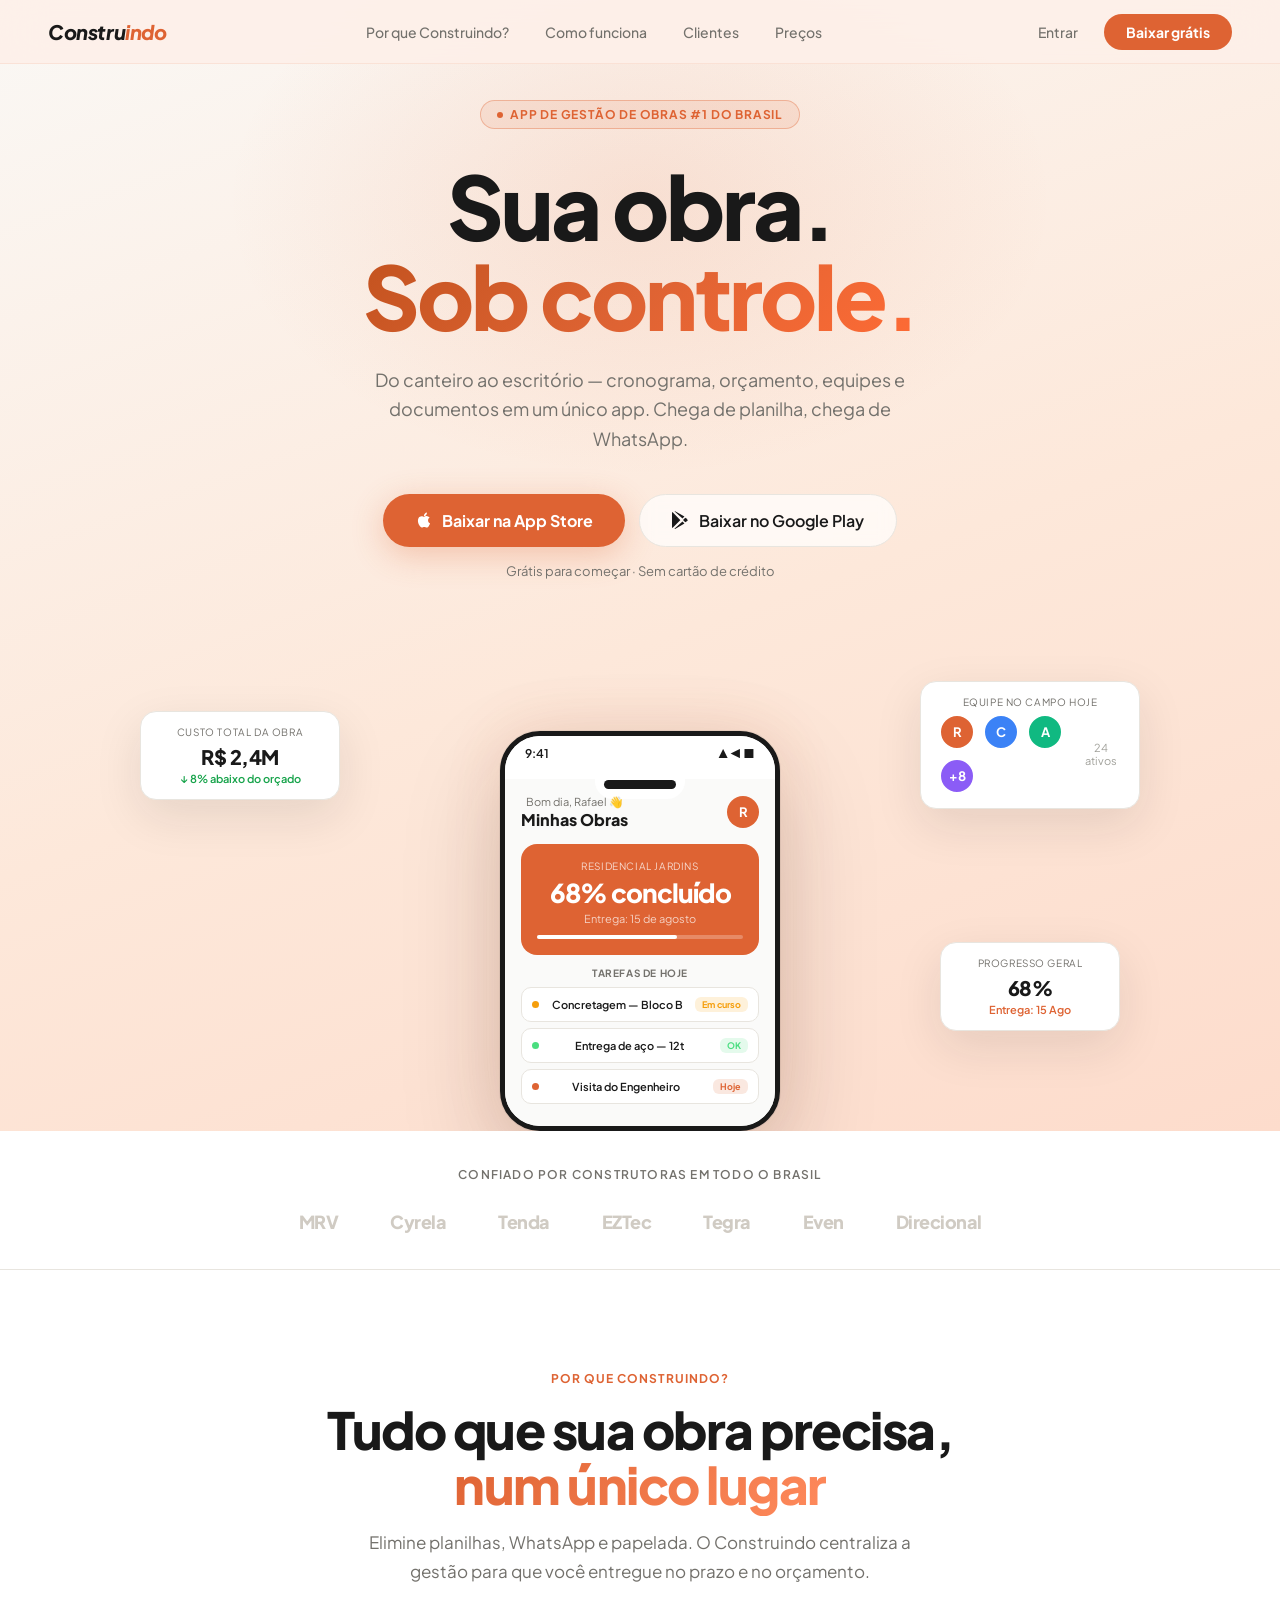
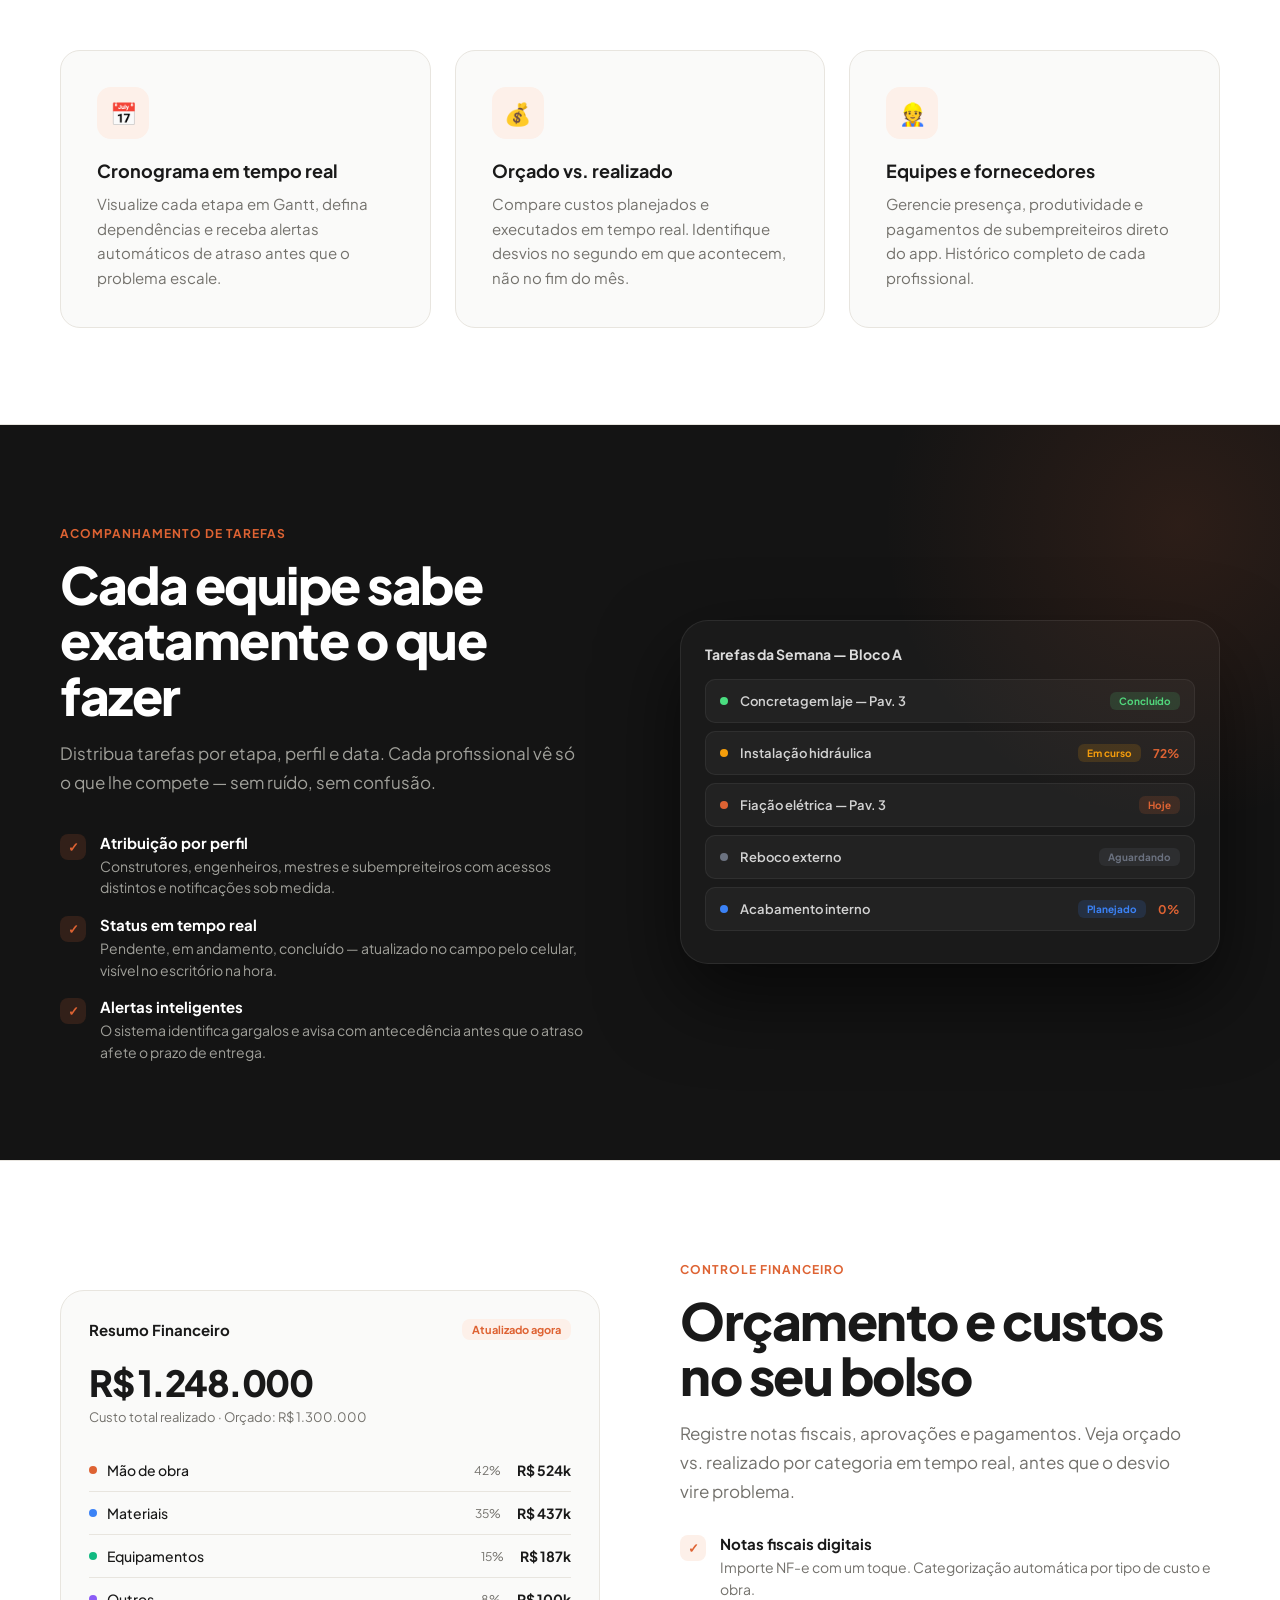
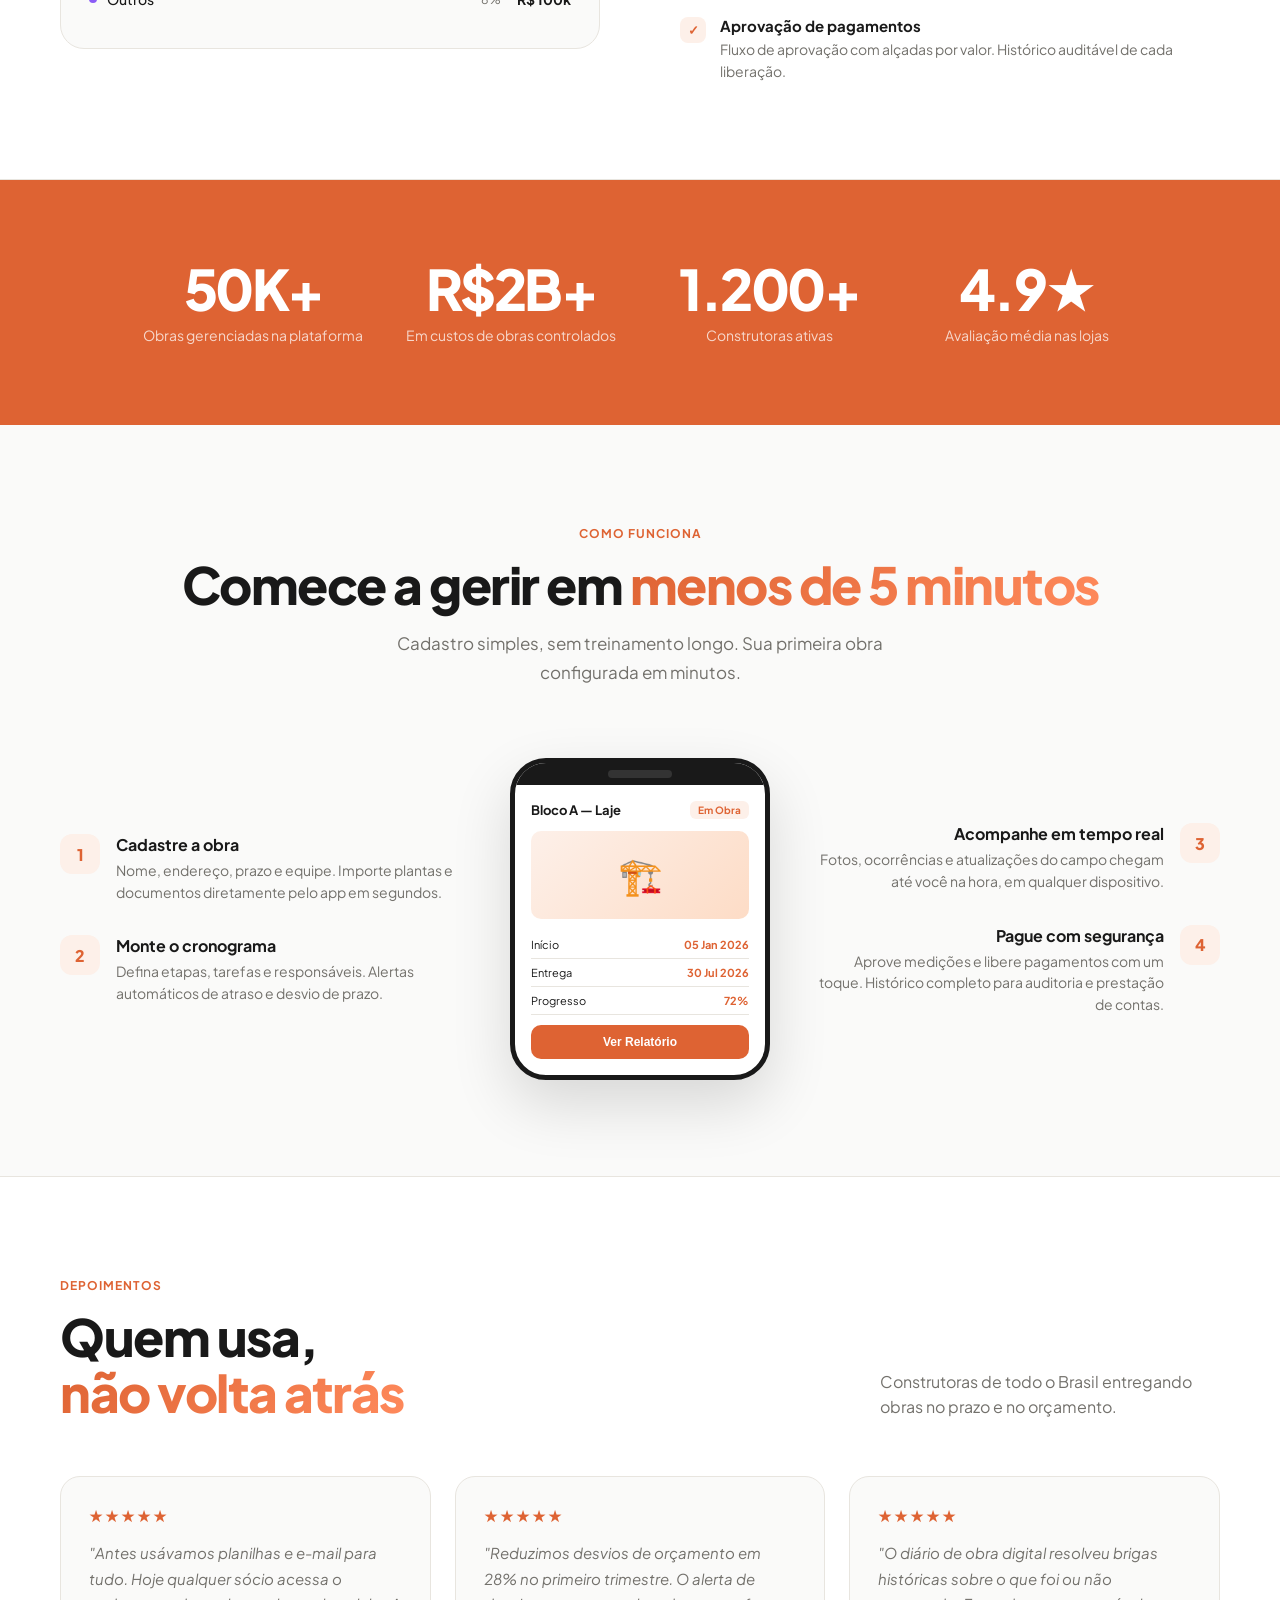
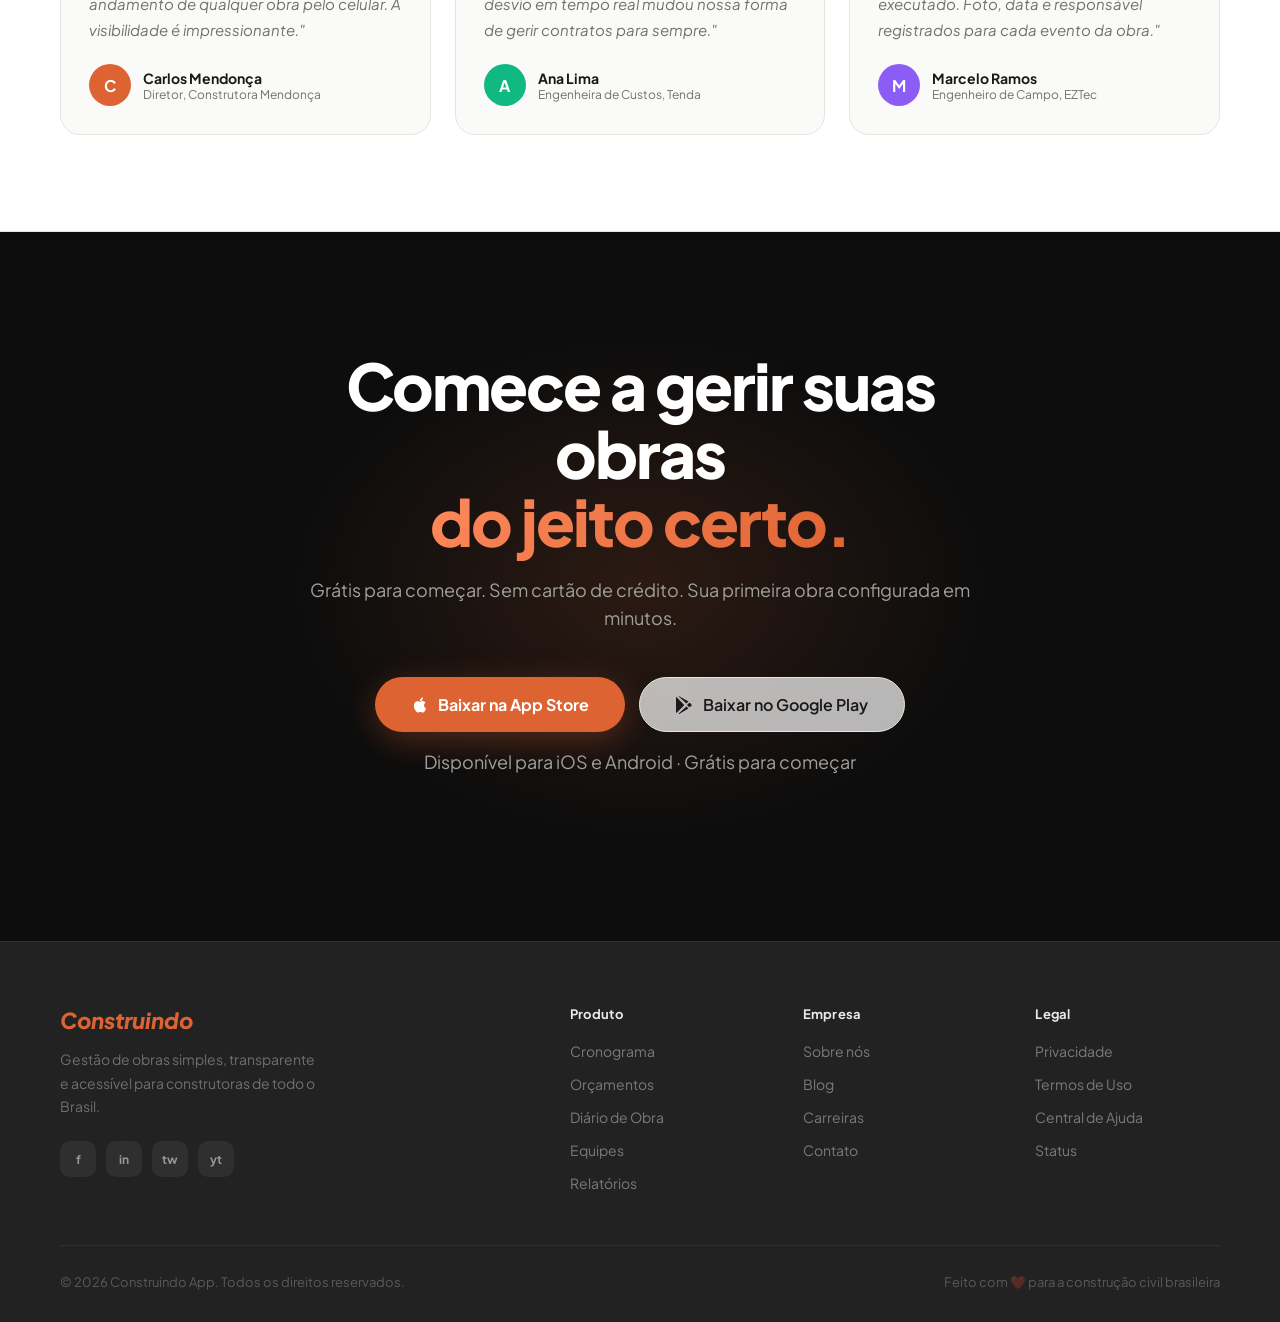
==== commit fb6ca496: "Redesign Diário de obra as endless coverflow + tweak download CTA - Rebuild the "Diário de obra" sna" ====
--- a/index.html
+++ b/index.html
@@ -439,7 +439,7 @@
     .final-note{font-size:13px;color:rgba(255,255,255,.3);margin-top:16px}
 
     /* ─────────────────── FOOTER ─────────────────── */
-    footer{background:#0A0A0A;padding:64px 48px 32px;border-top:1px solid rgba(255,255,255,.06)}
+    footer{background:#222222;padding:64px 48px 32px;border-top:1px solid rgba(255,255,255,.06)}
     .footer-top{
       display:grid;grid-template-columns:2.5fr 1fr 1fr 1fr;
       gap:48px;margin-bottom:52px;max-width:1160px;margin-left:auto;margin-right:auto;
